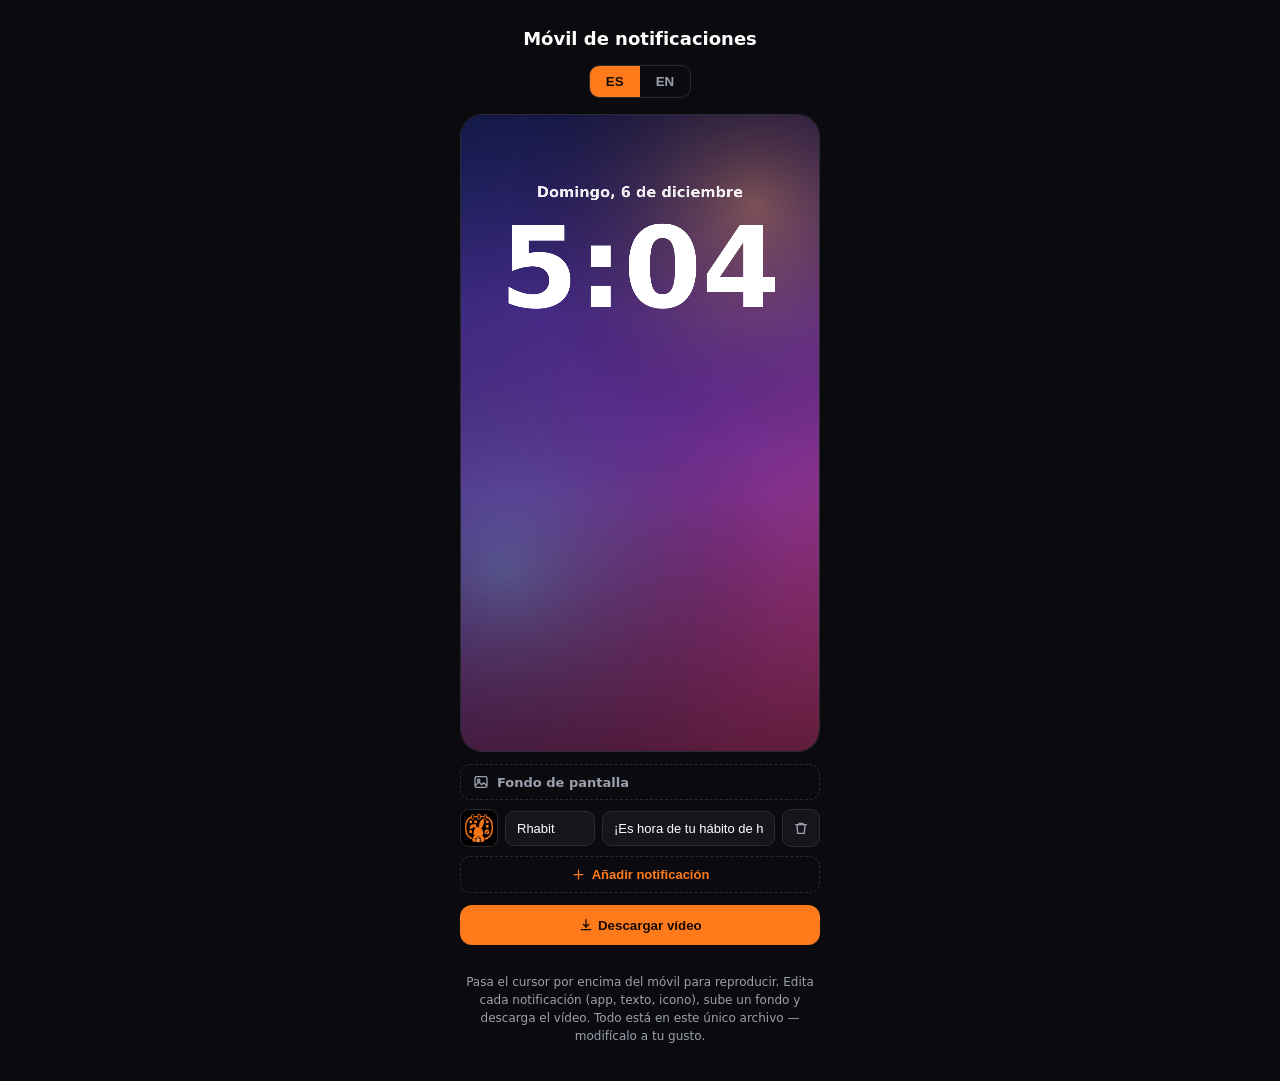
==== notificaciones-editable.html @ 312585e2 "Anade notificaciones-editable.html: movil de notificaciones en un unico archivo autonomo (CSS+JS+ico" ====
<!DOCTYPE html>
<html lang="es">
<head>
<meta charset="UTF-8" />
<meta name="viewport" content="width=device-width, initial-scale=1" />
<title>Móvil de notificaciones — editable</title>
<style>
  :root{ --bg:#0b0b0f; --surface:#15151b; --border:#2a2a33; --accent:#ff7a1a; --dim:#9aa0ad; --text:#fff; }
  *{box-sizing:border-box}
  body{margin:0;background:var(--bg);color:var(--text);font-family:Inter,system-ui,-apple-system,"Segoe UI",Roboto,sans-serif;display:flex;flex-direction:column;align-items:center;gap:16px;padding:24px}
  h1{font-size:18px;font-weight:800;margin:4px 0 0}
  .seg{display:inline-flex;border:1px solid var(--border);border-radius:10px;overflow:hidden}
  .seg button{background:transparent;color:var(--dim);border:0;padding:8px 16px;font-weight:700;cursor:pointer}
  .seg button.on{background:var(--accent);color:#160c04}
  .clip{width:360px;max-width:92vw;display:flex;flex-direction:column;gap:12px}
  .clip__video{position:relative;background:#0c0806;border-radius:22px;overflow:hidden;border:1px solid var(--border)}
  .lock-canvas{display:block;width:100%;aspect-ratio:9/16;background:#0c0806}
  .lock-ctrl{display:flex;flex-direction:column;gap:9px}
  .lock-file{display:inline-flex;align-items:center;gap:8px;border:1px dashed var(--border);border-radius:10px;padding:9px 12px;color:var(--dim);cursor:pointer;font-size:13px;font-weight:600}
  .lock-file:hover{border-color:var(--accent);color:var(--accent)}
  .lock-file .ico{width:16px;height:16px}
  .lock-list{display:flex;flex-direction:column;gap:7px}
  .lock-row{display:flex;gap:7px;align-items:center}
  .lock-row input{background:var(--surface);border:1px solid var(--border);border-radius:9px;color:var(--text);padding:9px 11px;font-size:13px;min-width:0}
  .lock-row input:focus{outline:none;border-color:var(--accent)}
  .lock-row .lock-app{width:90px;flex:none}
  .lock-row .lock-text{flex:1}
  .lock-del{width:38px;height:38px;flex:none;border:1px solid var(--border);border-radius:9px;background:var(--surface);color:var(--dim);cursor:pointer;display:grid;place-items:center}
  .lock-del:hover{border-color:#a33;color:#ff6b5a}
  .lock-del .ico{width:16px;height:16px}
  .lock-add{display:inline-flex;align-items:center;justify-content:center;gap:6px;border:1px dashed var(--border);border-radius:10px;padding:10px;background:transparent;color:var(--accent);cursor:pointer;font-weight:700;font-size:13px}
  .lock-add:hover{border-color:var(--accent)}
  .lock-add .ico{width:15px;height:15px}
  .lock-ico{flex:none;width:38px;height:38px;border-radius:9px;overflow:hidden;cursor:pointer;border:1px solid var(--border);background:#140f0b}
  .lock-ico:hover{border-color:var(--accent)}
  .lock-ico__img{display:grid;place-items:center;width:100%;height:100%;background-size:cover;background-position:center}
  .ico{fill:none;stroke:currentColor;stroke-width:2;stroke-linecap:round;stroke-linejoin:round}
  .btn{border:0;border-radius:12px;background:var(--accent);color:#160c04;font-weight:800;padding:12px 20px;cursor:pointer}
  .hint{color:var(--dim);font-size:12px;max-width:360px;text-align:center;line-height:1.5}
</style>
</head>
<body>
<svg width="0" height="0" style="position:absolute" aria-hidden="true">
  <symbol id="i-trash" viewBox="0 0 24 24"><path d="M4 7h16"/><path d="M9 7V5h6v2"/><path d="M6 7l1 13h10l1-13"/></symbol>
  <symbol id="i-image" viewBox="0 0 24 24"><rect x="3" y="4" width="18" height="16" rx="2.5"/><circle cx="8.5" cy="9.5" r="1.8"/><path d="M4 17l5-5 4 4 3-3 4 4"/></symbol>
  <symbol id="i-plus" viewBox="0 0 24 24"><path d="M12 5v14M5 12h14"/></symbol>
  <symbol id="i-download" viewBox="0 0 24 24"><path d="M12 4v11"/><path d="M8 11l4 4 4-4"/><path d="M5 19h14"/></symbol>
</svg>

<h1>Móvil de notificaciones</h1>
<div class="seg" id="mk-lang">
  <button type="button" data-lang="es" class="on">ES</button>
  <button type="button" data-lang="en">EN</button>
</div>

<article class="clip">
  <div class="clip__video"><canvas id="lock-canvas" class="lock-canvas"></canvas></div>
  <div class="lock-ctrl">
    <label class="lock-file"><svg class="ico"><use href="#i-image"/></svg> Fondo de pantalla<input type="file" id="lock-wall" accept="image/*" hidden></label>
    <div class="lock-list" id="lock-list"></div>
    <button type="button" class="lock-add" id="lock-add"><svg class="ico"><use href="#i-plus"/></svg> Añadir notificación</button>
  </div>
  <button class="btn" id="dl" type="button"><svg class="ico" style="width:16px;height:16px;vertical-align:-3px"><use href="#i-download"/></svg> Descargar vídeo</button>
</article>
<p class="hint">Pasa el cursor por encima del móvil para reproducir. Edita cada notificación (app, texto, icono), sube un fondo y descarga el vídeo. Todo está en este único archivo — modifícalo a tu gusto.</p>

<script>var RHABIT_ICON = "[data-uri]";</script>
<script>
/* Pantalla de bloqueo: mockup en CANVAS (fondo + reloj + notificaciones que
   "acaban de llegar"). Editable en vivo: textos de notificaciones, añadir/quitar
   y subir fondo. Descarga capturando el canvas (MediaRecorder). */
(function initLockScreen() {
  const canvas = document.getElementById("lock-canvas");
  if (!canvas) return;
  const ctx = canvas.getContext("2d");
  const W = 1080, H = 1920, CYCLE = 6.0;
  canvas.width = W; canvas.height = H;
  const FONT = 'system-ui, -apple-system, "Segoe UI", Inter, Roboto, sans-serif';

  const langNow = () => {
    const on = document.querySelector("#mk-lang button.on");
    return on && on.dataset.lang === "en" ? "en" : "es";
  };
  const DEF = { es: "¡Es hora de tu hábito de hoy! 💪", en: "Time for today's habit! 💪" };
  const NOW = { es: "ahora", en: "now" };

  const rhabitIcon = new Image(); rhabitIcon.src = RHABIT_ICON;
  let wallpaper = null;
  let notifs = [{ app: "Rhabit", text: DEF[langNow()], color: "#ff7a1a", icon: rhabitIcon, iconSrc: RHABIT_ICON }];
  let untouched = true;
  let start = performance.now();
  const restart = () => { start = performance.now(); };
  const ease = (k) => 1 - Math.pow(1 - k, 3);

  function roundRect(x, y, w, h, r) {
    r = Math.min(r, w / 2, h / 2);
    ctx.beginPath();
    ctx.moveTo(x + r, y); ctx.arcTo(x + w, y, x + w, y + h, r); ctx.arcTo(x + w, y + h, x, y + h, r);
    ctx.arcTo(x, y + h, x, y, r); ctx.arcTo(x, y, x + w, y, r); ctx.closePath();
  }
  function wrapLines(text, maxW) {
    const words = String(text).split(/\s+/); const lines = []; let line = "";
    for (const w of words) { const test = line ? line + " " + w : w; if (ctx.measureText(test).width > maxW && line) { lines.push(line); line = w; } else line = test; }
    if (line) lines.push(line);
    return lines.length ? lines : [""];
  }

  function drawWallpaper() {
    if (wallpaper && wallpaper.complete && wallpaper.naturalWidth) {
      const ar = wallpaper.naturalWidth / wallpaper.naturalHeight, car = W / H;
      let dw, dh, dx, dy;
      if (ar > car) { dh = H; dw = H * ar; dx = (W - dw) / 2; dy = 0; } else { dw = W; dh = W / ar; dx = 0; dy = (H - dh) / 2; }
      ctx.drawImage(wallpaper, dx, dy, dw, dh);
    } else {
      // Fondo por defecto: gradiente abstracto tipo fondo de móvil típico.
      const g = ctx.createLinearGradient(0, 0, W, H);
      g.addColorStop(0, "#1f2b7a"); g.addColorStop(0.5, "#6a2f9c"); g.addColorStop(1, "#c33a76");
      ctx.fillStyle = g; ctx.fillRect(0, 0, W, H);
      const glow = (cx, cy, r, col) => {
        const rg = ctx.createRadialGradient(cx, cy, 0, cx, cy, r);
        rg.addColorStop(0, col); rg.addColorStop(1, "rgba(0,0,0,0)");
        ctx.fillStyle = rg; ctx.fillRect(0, 0, W, H);
      };
      glow(W * 0.82, H * 0.14, 740, "rgba(255,170,90,0.5)");
      glow(W * 0.12, H * 0.72, 840, "rgba(70,210,205,0.32)");
    }
    const og = ctx.createLinearGradient(0, 0, 0, H);
    og.addColorStop(0, "rgba(0,0,0,0.42)"); og.addColorStop(0.32, "rgba(0,0,0,0.04)");
    og.addColorStop(0.6, "rgba(0,0,0,0.04)"); og.addColorStop(1, "rgba(0,0,0,0.5)");
    ctx.fillStyle = og; ctx.fillRect(0, 0, W, H);
  }
  function dateStr(d) {
    const daysEs = ["domingo", "lunes", "martes", "miércoles", "jueves", "viernes", "sábado"];
    const monEs = ["enero", "febrero", "marzo", "abril", "mayo", "junio", "julio", "agosto", "septiembre", "octubre", "noviembre", "diciembre"];
    const daysEn = ["Sunday", "Monday", "Tuesday", "Wednesday", "Thursday", "Friday", "Saturday"];
    const monEn = ["January", "February", "March", "April", "May", "June", "July", "August", "September", "October", "November", "December"];
    if (langNow() === "en") return `${daysEn[d.getDay()]}, ${monEn[d.getMonth()]} ${d.getDate()}`;
    const s = `${daysEs[d.getDay()]}, ${d.getDate()} de ${monEs[d.getMonth()]}`;
    return s.charAt(0).toUpperCase() + s.slice(1);
  }
  function drawClock() {
    const now = new Date();
    const time = `${now.getHours()}:${String(now.getMinutes()).padStart(2, "0")}`;
    ctx.textAlign = "center";
    ctx.fillStyle = "rgba(255,255,255,0.92)"; ctx.font = `600 44px ${FONT}`;
    ctx.fillText(dateStr(now), W / 2, 248);
    ctx.fillStyle = "#fff"; ctx.font = `600 340px ${FONT}`;
    ctx.fillText(time, W / 2, 580);
  }
  function notifHeight(n, fs) {
    fs = fs || 1;
    ctx.font = `500 ${36 * fs}px ${FONT}`;
    const tx = 28 * fs + 76 * fs + 24 * fs;
    const lines = wrapLines(n.text, (W - 2 * 48) - tx - 36 * fs);
    return Math.max(128 * fs, 62 * fs + lines.length * 46 * fs + 30 * fs);
  }
  function drawNotif(x, y, w, h, n, op, fs) {
    fs = fs || 1;
    ctx.save(); ctx.globalAlpha = op;
    roundRect(x, y, w, h, 38 * fs); ctx.fillStyle = "rgba(30,30,34,0.62)"; ctx.fill();
    ctx.lineWidth = 2; ctx.strokeStyle = "rgba(255,255,255,0.10)"; ctx.stroke();
    const ic = 76 * fs, ix = x + 28 * fs, iy = y + 28 * fs;
    roundRect(ix, iy, ic, ic, 20 * fs);
    const iconImg = (n.icon && n.icon.complete && n.icon.naturalWidth) ? n.icon : rhabitIcon;
    if (iconImg.complete && iconImg.naturalWidth) {
      ctx.save(); ctx.clip();
      const img = iconImg, ar = img.naturalWidth / img.naturalHeight;
      let dw, dh, dx, dy;
      if (ar > 1) { dh = ic; dw = ic * ar; dx = ix - (dw - ic) / 2; dy = iy; }
      else { dw = ic; dh = ic / ar; dx = ix; dy = iy - (dh - ic) / 2; }
      ctx.drawImage(img, dx, dy, dw, dh);
      ctx.restore();
    } else {
      ctx.fillStyle = n.color || "#ff7a1a"; ctx.fill();
      ctx.fillStyle = "#fff"; ctx.textAlign = "center"; ctx.font = `800 ${42 * fs}px ${FONT}`;
      ctx.fillText(((n.app || "R").trim().charAt(0) || "R").toUpperCase(), ix + ic / 2, iy + ic / 2 + 15 * fs);
    }
    const tx = ix + ic + 24 * fs;
    ctx.textAlign = "left"; ctx.fillStyle = "rgba(235,235,240,0.72)"; ctx.font = `700 ${27 * fs}px ${FONT}`;
    ctx.fillText((n.app || "Rhabit").toUpperCase(), tx, y + 50 * fs);
    ctx.textAlign = "right"; ctx.fillStyle = "rgba(235,235,240,0.5)"; ctx.font = `500 ${27 * fs}px ${FONT}`;
    ctx.fillText(NOW[langNow()], x + w - 30 * fs, y + 50 * fs);
    ctx.textAlign = "left"; ctx.fillStyle = "#fff"; ctx.font = `500 ${36 * fs}px ${FONT}`;
    wrapLines(n.text, w - (tx - x) - 36 * fs).forEach((ln, i) => ctx.fillText(ln, tx, y + 98 * fs + i * 46 * fs));
    ctx.restore();
  }
  function drawNotifs(t) {
    const x = 48, w = W - 2 * 48, gap = 26;
    const bottomMargin = 70, baseStartY = 1030, minStartY = 720;
    const availAtMin = H - bottomMargin - minStartY;
    let fs = 1, heights, total;
    const measure = () => {
      heights = notifs.map((n) => notifHeight(n, fs));
      total = heights.reduce((a, b) => a + b, 0) + gap * fs * (heights.length - 1);
    };
    measure();
    // Ancho siempre completo: cuando no cabe, se sube y, si sigue sin caber, se reduce la letra.
    let guard = 0;
    while (total > availAtMin && fs > 0.55 && guard++ < 14) { fs *= Math.max(0.9, availAtMin / total); measure(); }
    const startY = Math.min(baseStartY, Math.max(minStartY, H - bottomMargin - total));
    let y = startY;
    for (let i = 0; i < notifs.length; i++) {
      const appearAt = 0.35 + i * 0.30, fadeOut = CYCLE - 0.7;
      let op = 0, slide = 0;
      if (t >= appearAt) { const k = Math.min(1, (t - appearAt) / 0.5); op = k; slide = (1 - ease(k)) * 70; }
      if (t >= fadeOut) op *= Math.max(0, 1 - (t - fadeOut) / 0.6);
      if (op > 0.002) drawNotif(x, y - slide, w, heights[i], notifs[i], op, fs);
      y += heights[i] + gap * fs;
    }
  }
  function render(t) { drawWallpaper(); drawClock(); drawNotifs(t); }
  let encoding = false, hover = false;
  const clipEl = canvas.closest(".clip");
  if (clipEl) {
    clipEl.addEventListener("mouseenter", () => { hover = true; start = performance.now(); });
    clipEl.addEventListener("mouseleave", () => { hover = false; render(0); });
  }
  render(0); // fotograma inicial estático; solo se anima con el cursor encima
  function frame(now) {
    if (!encoding && hover) render(((now - start) / 1000) % CYCLE);
    requestAnimationFrame(frame);
  }
  requestAnimationFrame(frame);

  // ---- Controles ----
  const listEl = document.getElementById("lock-list");
  const wallInput = document.getElementById("lock-wall");
  const addBtn = document.getElementById("lock-add");
  const esc = (s) => String(s).replace(/"/g, "&quot;");

  function renderList() {
    listEl.innerHTML = "";
    notifs.forEach((n, i) => {
      const row = document.createElement("div"); row.className = "lock-row";
      const src = n.iconSrc || RHABIT_ICON;
      row.innerHTML =
        `<label class="lock-ico" title="${langNow() === "en" ? "App icon" : "Icono de la app"}"><input type="file" accept="image/*" hidden>` +
        `<span class="lock-ico__img" style="background-image:url('${esc(src)}')"></span></label>` +
        `<input class="lock-app" placeholder="App" value="${esc(n.app)}">` +
        `<input class="lock-text" placeholder="${langNow() === "en" ? "Notification text" : "Texto de la notificación"}" value="${esc(n.text)}">` +
        `<button class="lock-del" type="button" aria-label="Quitar"><svg class="ico"><use href="#i-trash"/></svg></button>`;
      const appI = row.querySelector(".lock-app"), txtI = row.querySelector(".lock-text");
      appI.addEventListener("input", () => { n.app = appI.value; untouched = false; });
      txtI.addEventListener("input", () => { n.text = txtI.value; untouched = false; });
      const iconInput = row.querySelector(".lock-ico input"), iconImg = row.querySelector(".lock-ico__img");
      iconInput.addEventListener("change", () => {
        const f = iconInput.files && iconInput.files[0]; if (!f) return;
        const url = URL.createObjectURL(f);
        const img = new Image();
        img.onload = () => { n.icon = img; n.iconSrc = url; iconImg.innerHTML = ""; iconImg.style.backgroundImage = `url('${url}')`; untouched = false; restart(); };
        img.src = url;
      });
      row.querySelector(".lock-del").addEventListener("click", () => {
        notifs.splice(i, 1);
        if (!notifs.length) notifs.push({ app: "Rhabit", text: "", color: "#ff7a1a", icon: rhabitIcon, iconSrc: RHABIT_ICON });
        untouched = false; renderList(); restart();
      });
      listEl.appendChild(row);
    });
  }
  addBtn.addEventListener("click", () => {
    const colors = ["#ff7a1a", "#3fb6ff", "#22c55e", "#9b8cff", "#f472b6"];
    notifs.push({ app: "Rhabit", text: "", color: colors[notifs.length % colors.length], icon: rhabitIcon, iconSrc: RHABIT_ICON });
    untouched = false; renderList(); restart();
  });
  wallInput.addEventListener("change", () => {
    const f = wallInput.files && wallInput.files[0]; if (!f) return;
    const img = new Image();
    img.onload = () => { wallpaper = img; restart(); };
    img.src = URL.createObjectURL(f);
  });
  const langSeg = document.getElementById("mk-lang");
  if (langSeg) langSeg.addEventListener("click", () => setTimeout(() => {
    if (untouched && notifs.length === 1) { notifs[0].text = DEF[langNow()]; renderList(); restart(); }
  }, 0));
  renderList();

  // ---- Descarga: captura el canvas un ciclo ----
  function saveBlob(blob, name) {
    const u = URL.createObjectURL(blob); const a = document.createElement("a");
    a.href = u; a.download = name; document.body.appendChild(a); a.click(); a.remove();
    setTimeout(() => URL.revokeObjectURL(u), 8000);
  }
  window.__lockDownload = async function () {
    // 1) MP4 real con WebCodecs (renderiza un ciclo fotograma a fotograma).
    if (window.mp4Support && window.mp4Support()) {
      const enc = await window.makeMp4Encoder(W, H, 30, 12000000);
      if (enc) {
        try {
          encoding = true;
          const FPS = 30, total = Math.round(CYCLE * FPS);
          for (let i = 0; i < total; i++) { render(i / FPS); await enc.addFrame(canvas, i * 1e6 / FPS, i % 60 === 0); }
          const blob = await enc.finish();
          encoding = false;
          if (blob.size >= 1000) { saveBlob(blob, "rhabit-pantalla-bloqueo.mp4"); return; }
        } catch (e) { encoding = false; }
      }
    }
    // 2) Fallback: MediaRecorder (captura el canvas en vivo un ciclo).
    return new Promise((resolve, reject) => {
      const cands = ["video/mp4;codecs=avc1.640028", "video/mp4;codecs=avc1", "video/mp4;codecs=h264", "video/mp4", "video/webm;codecs=vp9", "video/webm;codecs=vp8", "video/webm"];
      const mime = window.MediaRecorder && cands.find((t) => MediaRecorder.isTypeSupported(t));
      if (!mime) { reject(new Error("MediaRecorder no soportado")); return; }
      const ext = mime.indexOf("mp4") >= 0 ? "mp4" : "webm";
      const rec = new MediaRecorder(canvas.captureStream(30), { mimeType: mime, videoBitsPerSecond: 12000000 });
      const chunks = [];
      rec.ondataavailable = (e) => { if (e.data && e.data.size) chunks.push(e.data); };
      rec.onstop = () => {
        const blob = new Blob(chunks, { type: mime.split(";")[0] });
        if (blob.size < 1000) { reject(new Error("grabación vacía")); return; }
        saveBlob(blob, `rhabit-pantalla-bloqueo.${ext}`);
        resolve();
      };
      restart(); rec.start();
      setTimeout(() => { if (rec.state !== "inactive") rec.stop(); }, CYCLE * 1000 + 120);
    });
  };
})();

</script>
<script>
  document.getElementById("dl").addEventListener("click", async (e) => {
    const b = e.currentTarget, prev = b.innerHTML; b.disabled = true; b.textContent = "Generando…";
    try { if (window.__lockDownload) await window.__lockDownload(); }
    catch (err) { alert("No se pudo generar el vídeo en este navegador."); }
    finally { b.disabled = false; b.innerHTML = prev; }
  });
  document.querySelectorAll("#mk-lang button").forEach((btn) => btn.addEventListener("click", () => {
    document.querySelectorAll("#mk-lang button").forEach((x) => x.classList.toggle("on", x === btn));
  }));
</script>
</body>
</html>
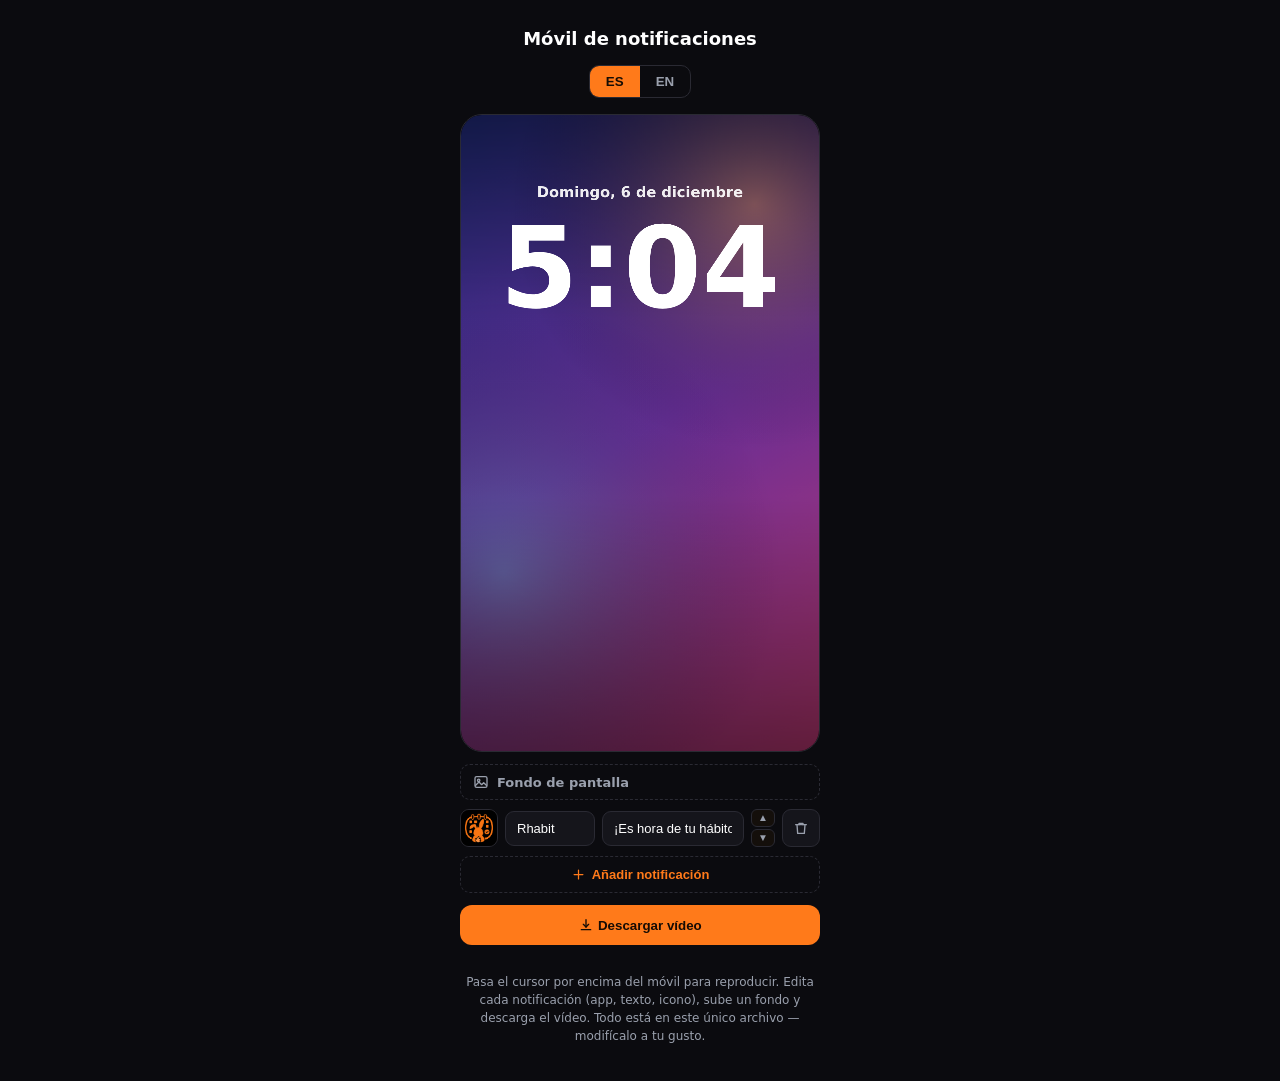
==== commit 2dc1d5c6: "Notificaciones: margen inferior neutro de 120px y botones para reordenar/mover cada notificacion (su" ====
--- a/notificaciones-editable.html
+++ b/notificaciones-editable.html
@@ -34,6 +34,9 @@
   .lock-ico{flex:none;width:38px;height:38px;border-radius:9px;overflow:hidden;cursor:pointer;border:1px solid var(--border);background:#140f0b}
   .lock-ico:hover{border-color:var(--accent)}
   .lock-ico__img{display:grid;place-items:center;width:100%;height:100%;background-size:cover;background-position:center}
+  .lock-move{display:flex;flex-direction:column;gap:2px;flex:none}
+  .lock-mv{width:24px;height:18px;padding:0;border:1px solid var(--border);border-radius:6px;background:#140f0b;color:var(--dim);cursor:pointer;font-size:10px;line-height:1;display:grid;place-items:center}
+  .lock-mv:hover{border-color:var(--accent);color:var(--accent)}
   .ico{fill:none;stroke:currentColor;stroke-width:2;stroke-linecap:round;stroke-linejoin:round}
   .btn{border:0;border-radius:12px;background:var(--accent);color:#160c04;font-weight:800;padding:12px 20px;cursor:pointer}
   .hint{color:var(--dim);font-size:12px;max-width:360px;text-align:center;line-height:1.5}
@@ -186,7 +189,7 @@
   }
   function drawNotifs(t) {
     const x = 48, w = W - 2 * 48, gap = 26;
-    const bottomMargin = 70, baseStartY = 1030, minStartY = 720;
+    const bottomMargin = 120, baseStartY = 1030, minStartY = 720; // espacio neutro inferior sin notificaciones
     const availAtMin = H - bottomMargin - minStartY;
     let fs = 1, heights, total;
     const measure = () => {
@@ -238,6 +241,7 @@
         `<span class="lock-ico__img" style="background-image:url('${esc(src)}')"></span></label>` +
         `<input class="lock-app" placeholder="App" value="${esc(n.app)}">` +
         `<input class="lock-text" placeholder="${langNow() === "en" ? "Notification text" : "Texto de la notificación"}" value="${esc(n.text)}">` +
+        `<div class="lock-move"><button class="lock-mv" data-d="-1" type="button" aria-label="Subir">▲</button><button class="lock-mv" data-d="1" type="button" aria-label="Bajar">▼</button></div>` +
         `<button class="lock-del" type="button" aria-label="Quitar"><svg class="ico"><use href="#i-trash"/></svg></button>`;
       const appI = row.querySelector(".lock-app"), txtI = row.querySelector(".lock-text");
       appI.addEventListener("input", () => { n.app = appI.value; untouched = false; });
@@ -250,6 +254,12 @@
         img.onload = () => { n.icon = img; n.iconSrc = url; iconImg.innerHTML = ""; iconImg.style.backgroundImage = `url('${url}')`; untouched = false; restart(); };
         img.src = url;
       });
+      row.querySelectorAll(".lock-mv").forEach((b) => b.addEventListener("click", () => {
+        const j = i + Number(b.dataset.d);
+        if (j < 0 || j >= notifs.length) return;
+        const tmp = notifs[i]; notifs[i] = notifs[j]; notifs[j] = tmp;
+        untouched = false; renderList(); restart();
+      }));
       row.querySelector(".lock-del").addEventListener("click", () => {
         notifs.splice(i, 1);
         if (!notifs.length) notifs.push({ app: "Rhabit", text: "", color: "#ff7a1a", icon: rhabitIcon, iconSrc: RHABIT_ICON });
